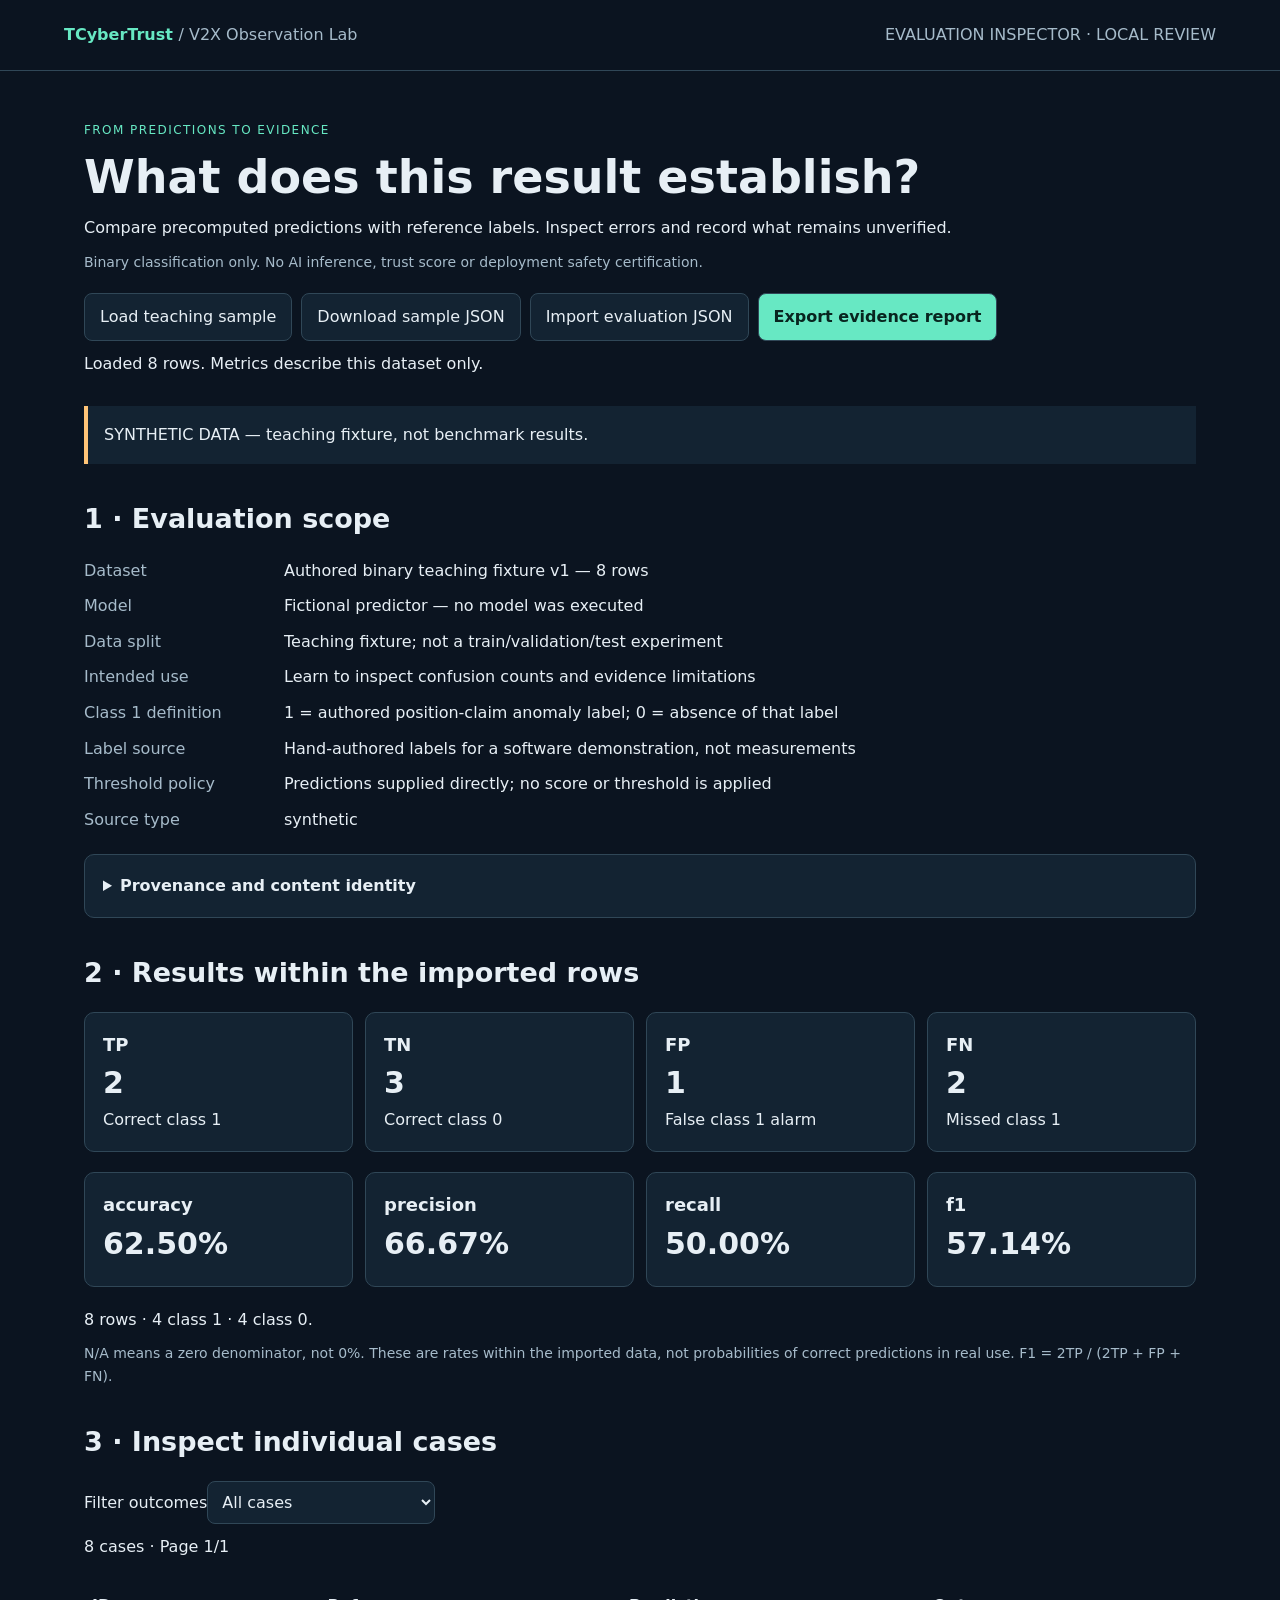
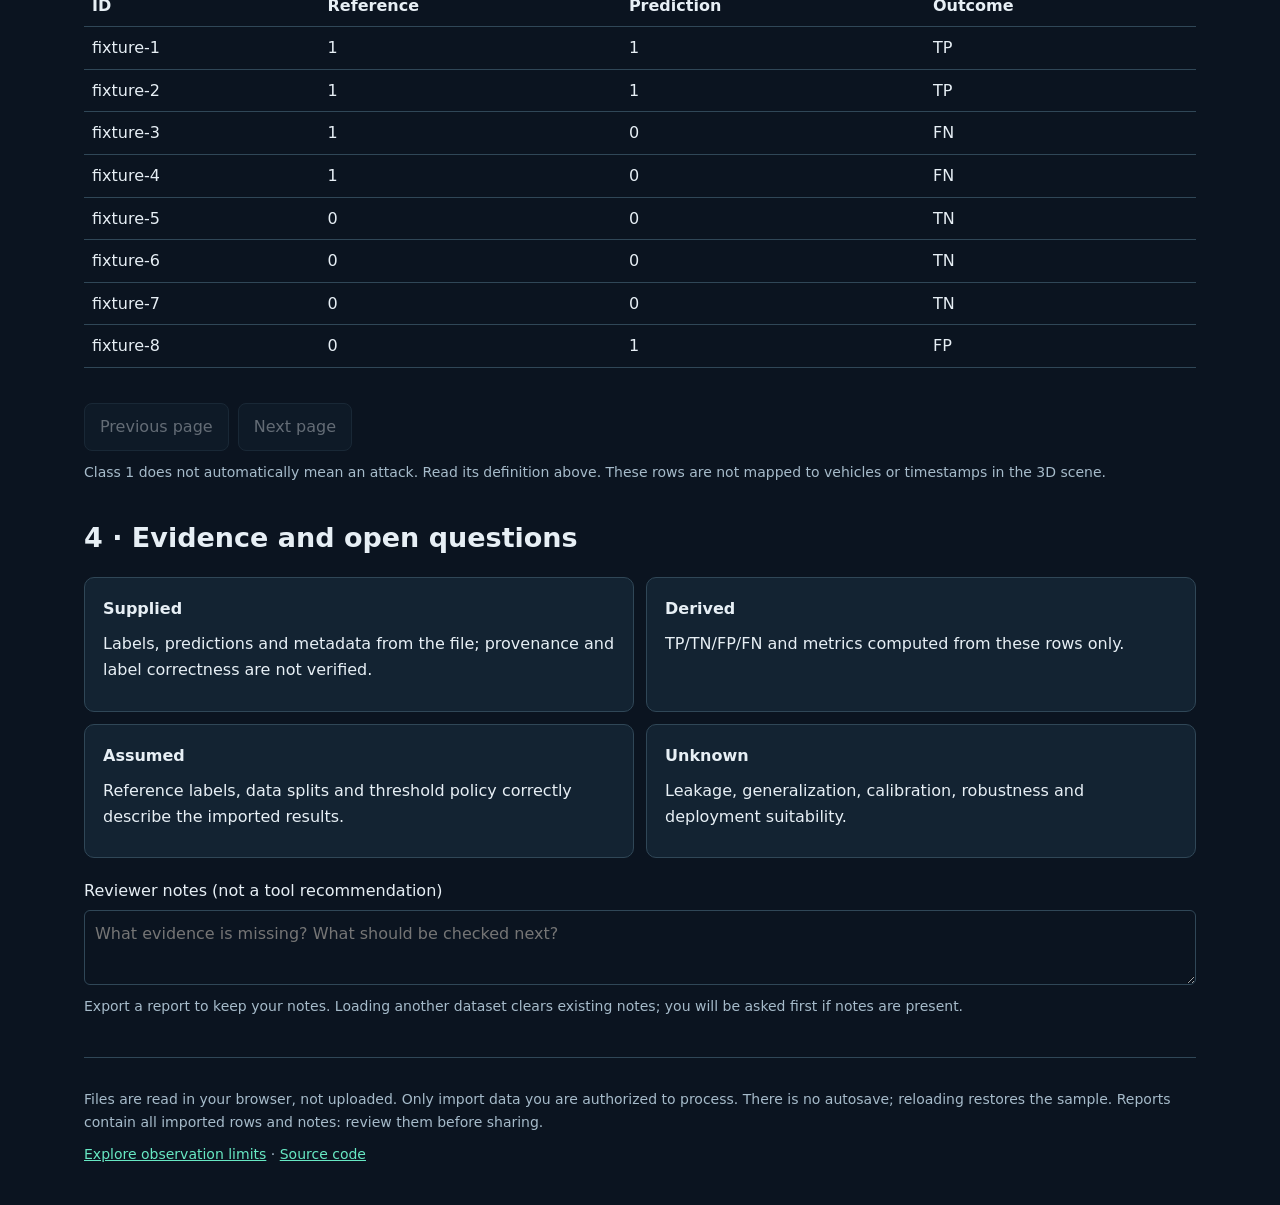
==== web/evaluate/index.html @ d8194c7e "Add evidence inspector and standardize public interface in English" ====
<!doctype html><html lang="en"><head><meta charset="utf-8"><meta name="viewport" content="width=device-width,initial-scale=1"><title>Evaluation Inspector · V2X Observation Lab</title><link rel="stylesheet" href="../learn/style.css"><link rel="stylesheet" href="style.css"></head><body>
<header><a href="../">TCyberTrust <span>/ V2X Observation Lab</span></a><span>EVALUATION INSPECTOR · LOCAL REVIEW</span></header><main>
<section class="intro"><p class="eyebrow">FROM PREDICTIONS TO EVIDENCE</p><h1>What does this result establish?</h1><p>Compare precomputed predictions with reference labels. Inspect errors and record what remains unverified.</p><p class="muted">Binary classification only. No AI inference, trust score or deployment safety certification.</p>
<div class="actions"><button id="sample">Load teaching sample</button><a class="file" href="sample.json" download>Download sample JSON</a><label class="file">Import evaluation JSON<input id="import" type="file" accept=".json,application/json"></label><button id="export" class="primary" disabled>Export evidence report</button></div><p id="status" role="status" aria-live="polite">Loading teaching sample…</p><p id="error" role="alert"></p></section>
<section id="workspace" hidden><div class="notice" id="origin"></div><h2>1 · Evaluation scope</h2><dl id="metadata"></dl><details><summary>Provenance and content identity</summary><p>Metadata is declared by the importer and is not authenticated. SHA-256 identifies normalized input content; it does not establish trustworthy provenance.</p><code id="hash"></code></details>
<h2>2 · Results within the imported rows</h2><div class="counts" id="counts"></div><div class="metrics" id="metrics"></div><p id="support"></p><p class="muted">N/A means a zero denominator, not 0%. These are rates within the imported data, not probabilities of correct predictions in real use. F1 = 2TP / (2TP + FP + FN).</p>
<h2>3 · Inspect individual cases</h2><label for="filter">Filter outcomes</label><select id="filter"><option value="ALL">All cases</option><option value="ERROR">Errors only</option><option value="FN">FN · Missed class 1</option><option value="FP">FP · False class 1 alarm</option><option value="TP">TP · Correct class 1</option><option value="TN">TN · Correct class 0</option></select><p id="page-info" role="status"></p><div class="table-wrap"><table><thead><tr><th scope="col">ID</th><th scope="col">Reference</th><th scope="col">Prediction</th><th scope="col">Outcome</th></tr></thead><tbody id="rows"></tbody></table></div><div class="actions"><button id="prev">Previous page</button><button id="next">Next page</button></div><p class="muted">Class 1 does not automatically mean an attack. Read its definition above. These rows are not mapped to vehicles or timestamps in the 3D scene.</p>
<h2>4 · Evidence and open questions</h2><div class="evidence"><article><h3>Supplied</h3><p>Labels, predictions and metadata from the file; provenance and label correctness are not verified.</p></article><article><h3>Derived</h3><p>TP/TN/FP/FN and metrics computed from these rows only.</p></article><article><h3>Assumed</h3><p>Reference labels, data splits and threshold policy correctly describe the imported results.</p></article><article><h3>Unknown</h3><p>Leakage, generalization, calibration, robustness and deployment suitability.</p></article></div>
<label for="notes">Reviewer notes (not a tool recommendation)</label><textarea id="notes" maxlength="3000" placeholder="What evidence is missing? What should be checked next?"></textarea><p class="muted">Export a report to keep your notes. Loading another dataset clears existing notes; you will be asked first if notes are present.</p></section>
<footer><p>Files are read in your browser, not uploaded. Only import data you are authorized to process. There is no autosave; reloading restores the sample. Reports contain all imported rows and notes: review them before sharing.</p><a href="../learn/">Explore observation limits</a> · <a href="https://github.com/thaocyber/V2X-Observation-Lab">Source code</a></footer></main><script type="module" src="app.mjs"></script></body></html>
---- web/learn/style.css ----
:root{color-scheme:dark;--bg:#0b1420;--panel:#132332;--text:#e7eff5;--muted:#a6bbca;--line:#304757;--mint:#67e8c3;--gold:#ffc477}*{box-sizing:border-box}body{margin:0;background:var(--bg);color:var(--text);font:16px/1.6 system-ui,sans-serif}a{color:var(--mint)}header{display:flex;justify-content:space-between;align-items:center;gap:16px;padding:22px 5%;border-bottom:1px solid var(--line);flex-wrap:wrap}header a{text-decoration:none;font-weight:700}header span{font-weight:400;color:var(--muted)}main{max-width:1160px;margin:auto;padding:40px 24px}h1{font-size:clamp(28px,4vw,46px);line-height:1.2;max-width:850px;margin:10px 0}h2{font-size:clamp(20px,2.5vw,27px);line-height:1.4;margin:8px 0 20px}h3{font-size:18px;margin:0}p{margin:10px 0}.intro{margin-bottom:30px}.eyebrow,.badge{font-size:12px;letter-spacing:.12em;color:var(--mint)}button,.file{font:inherit;border:1px solid var(--line);border-radius:8px;padding:10px 15px;background:var(--panel);color:var(--text);cursor:pointer}button:hover,.file:hover{border-color:var(--mint)}button:focus-visible,input:focus-visible,textarea:focus-visible,summary:focus-visible{outline:3px solid var(--gold);outline-offset:3px}.primary{background:var(--mint);color:#08251f;font-weight:700}button:disabled{opacity:.4;cursor:default}.actions{display:flex;flex-wrap:wrap;gap:9px;margin-top:20px}.file{position:relative;overflow:hidden}.file input{position:absolute;inset:0;opacity:0;width:100%;cursor:pointer}.file:focus-within{outline:3px solid var(--gold)}details{margin:22px 0;padding:18px;background:var(--panel);border:1px solid var(--line);border-radius:10px}summary{cursor:pointer;font-weight:600}.fields{display:grid;grid-template-columns:1fr 1fr;gap:18px}form{margin-top:20px}form label{display:block;margin-bottom:15px}input,textarea{display:block;width:100%;padding:10px;margin-top:6px;font:inherit;color:var(--text);background:var(--bg);border:1px solid var(--line);border-radius:6px}textarea{min-height:75px;resize:vertical}.muted,footer{color:var(--muted);font-size:14px}.scene-heading{display:flex;align-items:center;gap:20px;justify-content:space-between}.clock{font-variant-numeric:tabular-nums;white-space:nowrap;background:var(--panel);padding:8px 16px;border-radius:24px}.worlds{display:grid;grid-template-columns:1fr 1fr;gap:20px}.worlds article{min-width:0;border:1px solid var(--line);background:var(--panel);border-radius:14px;overflow:hidden}.world-title{padding:16px 20px;display:flex;flex-wrap:wrap;gap:8px;justify-content:space-between}.world-result{font-size:13px;color:var(--muted)}svg{display:block;width:100%;height:auto}svg text{font-family:inherit;fill:var(--text);font-size:15px}svg .axis-label{font-size:12px;fill:var(--muted)}.packet{display:flex;gap:10px;flex-wrap:wrap;justify-content:space-between;padding:14px 20px;border-top:1px solid var(--line)}.packet span{color:var(--muted)}.packet strong{font-size:15px;font-variant-numeric:tabular-nums}.comparison{display:flex;justify-content:center;align-items:center;gap:15px;padding:15px}.equality{font-size:30px;color:var(--mint)}.playback{display:flex;gap:10px;align-items:center;flex-wrap:wrap;justify-content:center}.prediction{padding:26px 0}.prediction p{color:var(--muted);margin:16px 0}.prediction button[aria-pressed=true]{border-color:var(--mint);box-shadow:inset 0 -3px var(--mint)}.solution{padding:20px;border-left:3px solid var(--mint);background:var(--panel)}[hidden]{display:none!important}.solution details{border:0;padding-left:0}#error{color:#ffb4ab}#status:empty,#error:empty,#dirty:empty{display:none}.table-wrap{overflow:auto}table{border-collapse:collapse;width:100%;margin:15px 0}td,th{text-align:left;border-bottom:1px solid var(--line);padding:8px}footer{border-top:1px solid var(--line);margin-top:40px;padding-top:20px}#author-explanation{white-space:pre-wrap;overflow-wrap:anywhere}@media(max-width:700px){main{padding:24px 16px}.worlds,.fields{grid-template-columns:1fr}.scene-heading{align-items:start}.clock{padding:5px 10px}.world-title{padding:12px 16px}.actions button{flex:1 1 160px}}@media(prefers-reduced-motion:reduce){*{scroll-behavior:auto}}
---- web/evaluate/style.css ----
.notice{padding:16px;border-left:4px solid var(--gold);background:var(--panel);margin-bottom:24px}dl{display:grid;grid-template-columns:180px 1fr;gap:10px 20px}dt{color:var(--muted)}dd{margin:0;overflow-wrap:anywhere}.counts,.metrics,.evidence{display:grid;grid-template-columns:repeat(4,1fr);gap:12px;margin:20px 0}.counts article,.metrics article,.evidence article{padding:18px;background:var(--panel);border:1px solid var(--line);border-radius:10px}.counts strong,.metrics strong{display:block;font-size:30px;font-variant-numeric:tabular-nums}.evidence{grid-template-columns:1fr 1fr}.evidence h3{font-size:16px}h2{margin-top:36px}code{overflow-wrap:anywhere}select{font:inherit;padding:10px;background:var(--panel);color:var(--text);max-width:100%;border:1px solid var(--line);border-radius:8px}select:focus-visible,a:focus-visible{outline:3px solid var(--gold)}td{overflow-wrap:anywhere;max-width:300px}.metrics p,.counts p{margin:0}.file{text-decoration:none}@media(max-width:700px){dl{grid-template-columns:1fr;gap:4px}dd{margin-bottom:12px}.counts,.metrics{grid-template-columns:1fr 1fr}.evidence{grid-template-columns:1fr}}
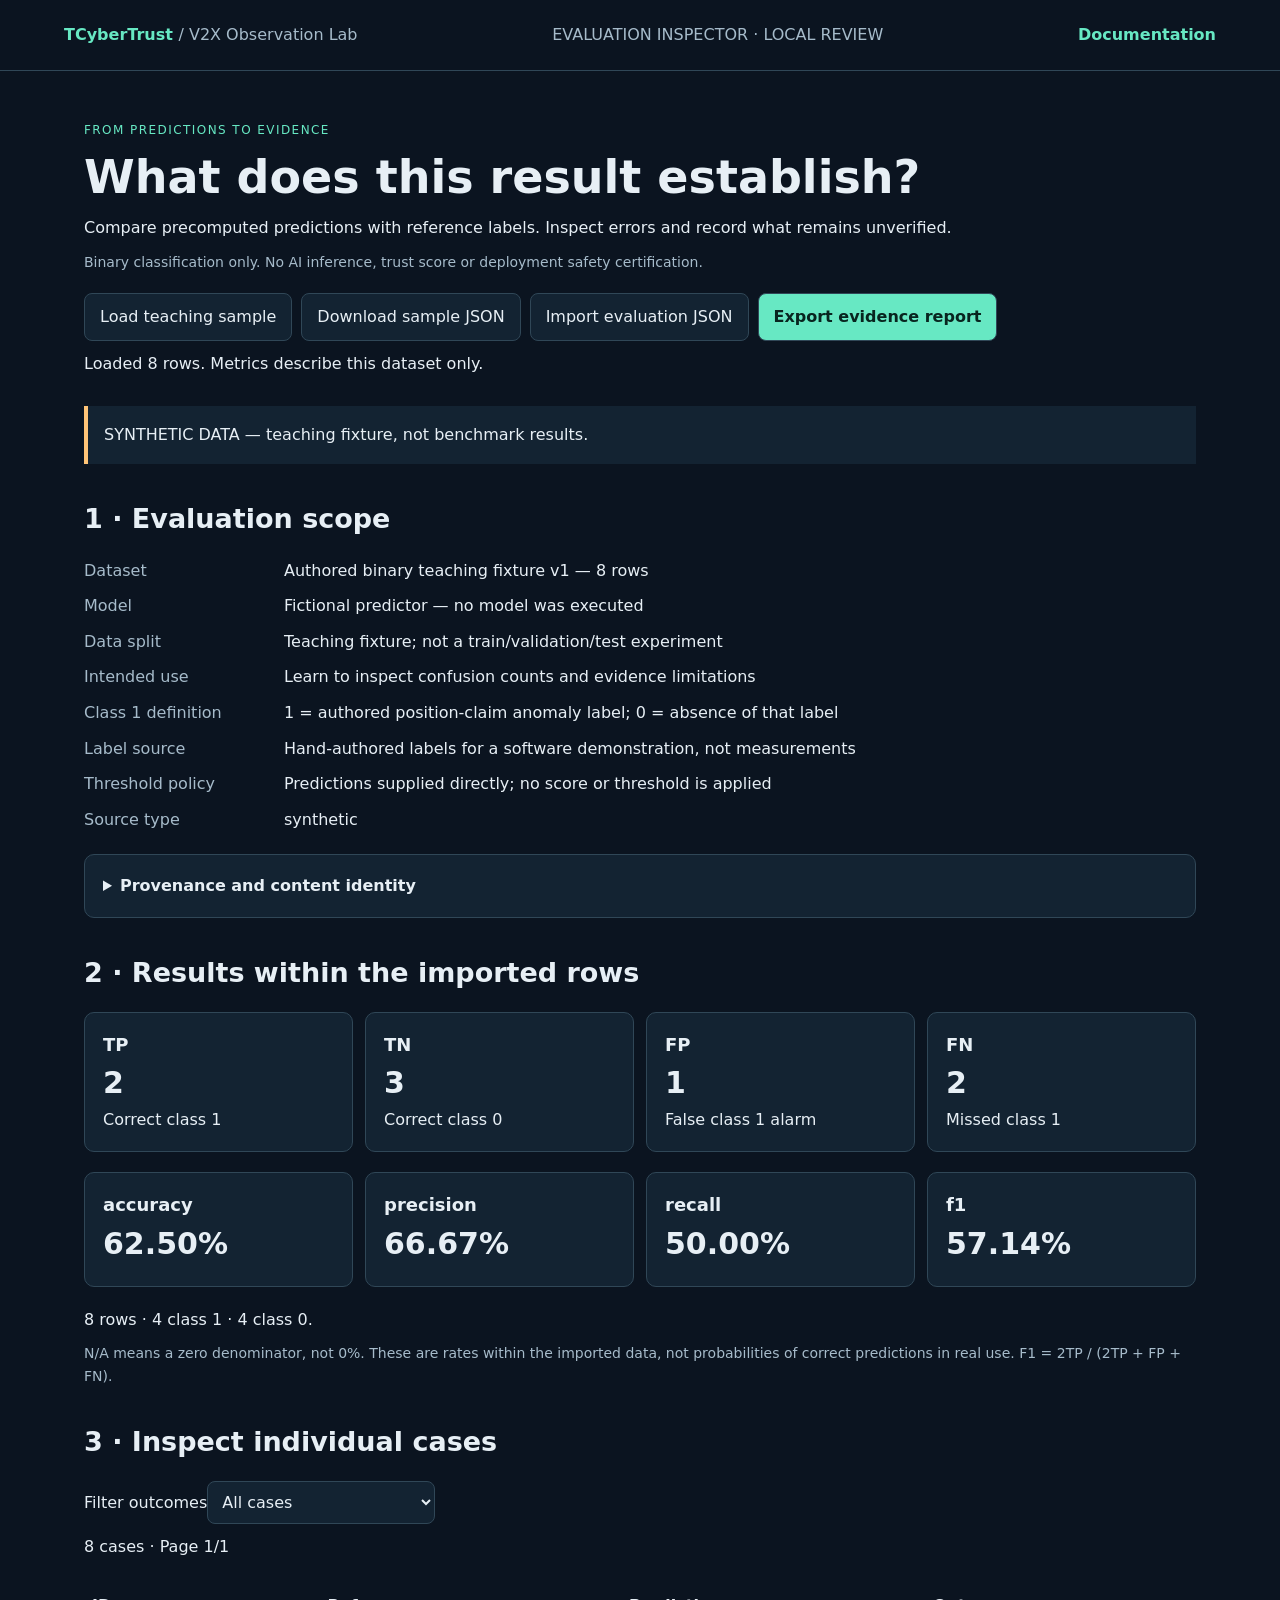
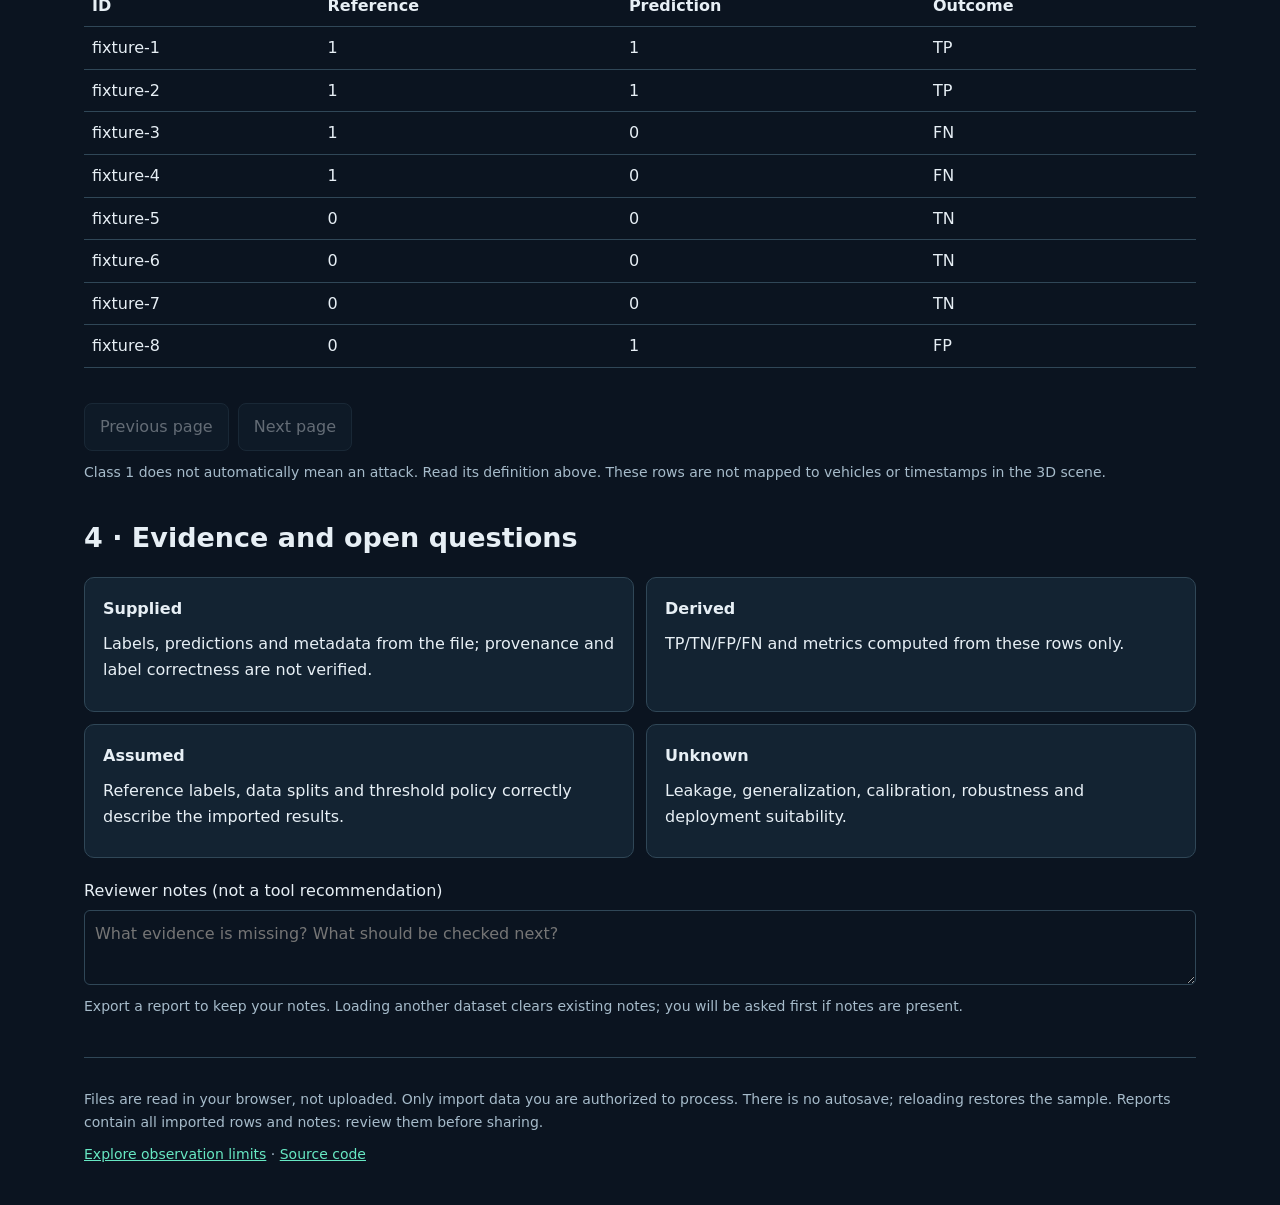
==== commit 0db331e0: "Publish English user guide with web documentation and four-page PDF" ====
--- a/web/evaluate/index.html
+++ b/web/evaluate/index.html
@@ -1,5 +1,5 @@
 <!doctype html><html lang="en"><head><meta charset="utf-8"><meta name="viewport" content="width=device-width,initial-scale=1"><title>Evaluation Inspector · V2X Observation Lab</title><link rel="stylesheet" href="../learn/style.css"><link rel="stylesheet" href="style.css"></head><body>
-<header><a href="../">TCyberTrust <span>/ V2X Observation Lab</span></a><span>EVALUATION INSPECTOR · LOCAL REVIEW</span></header><main>
+<header><a href="../">TCyberTrust <span>/ V2X Observation Lab</span></a><span>EVALUATION INSPECTOR · LOCAL REVIEW</span><a href="../docs/">Documentation</a></header><main>
 <section class="intro"><p class="eyebrow">FROM PREDICTIONS TO EVIDENCE</p><h1>What does this result establish?</h1><p>Compare precomputed predictions with reference labels. Inspect errors and record what remains unverified.</p><p class="muted">Binary classification only. No AI inference, trust score or deployment safety certification.</p>
 <div class="actions"><button id="sample">Load teaching sample</button><a class="file" href="sample.json" download>Download sample JSON</a><label class="file">Import evaluation JSON<input id="import" type="file" accept=".json,application/json"></label><button id="export" class="primary" disabled>Export evidence report</button></div><p id="status" role="status" aria-live="polite">Loading teaching sample…</p><p id="error" role="alert"></p></section>
 <section id="workspace" hidden><div class="notice" id="origin"></div><h2>1 · Evaluation scope</h2><dl id="metadata"></dl><details><summary>Provenance and content identity</summary><p>Metadata is declared by the importer and is not authenticated. SHA-256 identifies normalized input content; it does not establish trustworthy provenance.</p><code id="hash"></code></details>
